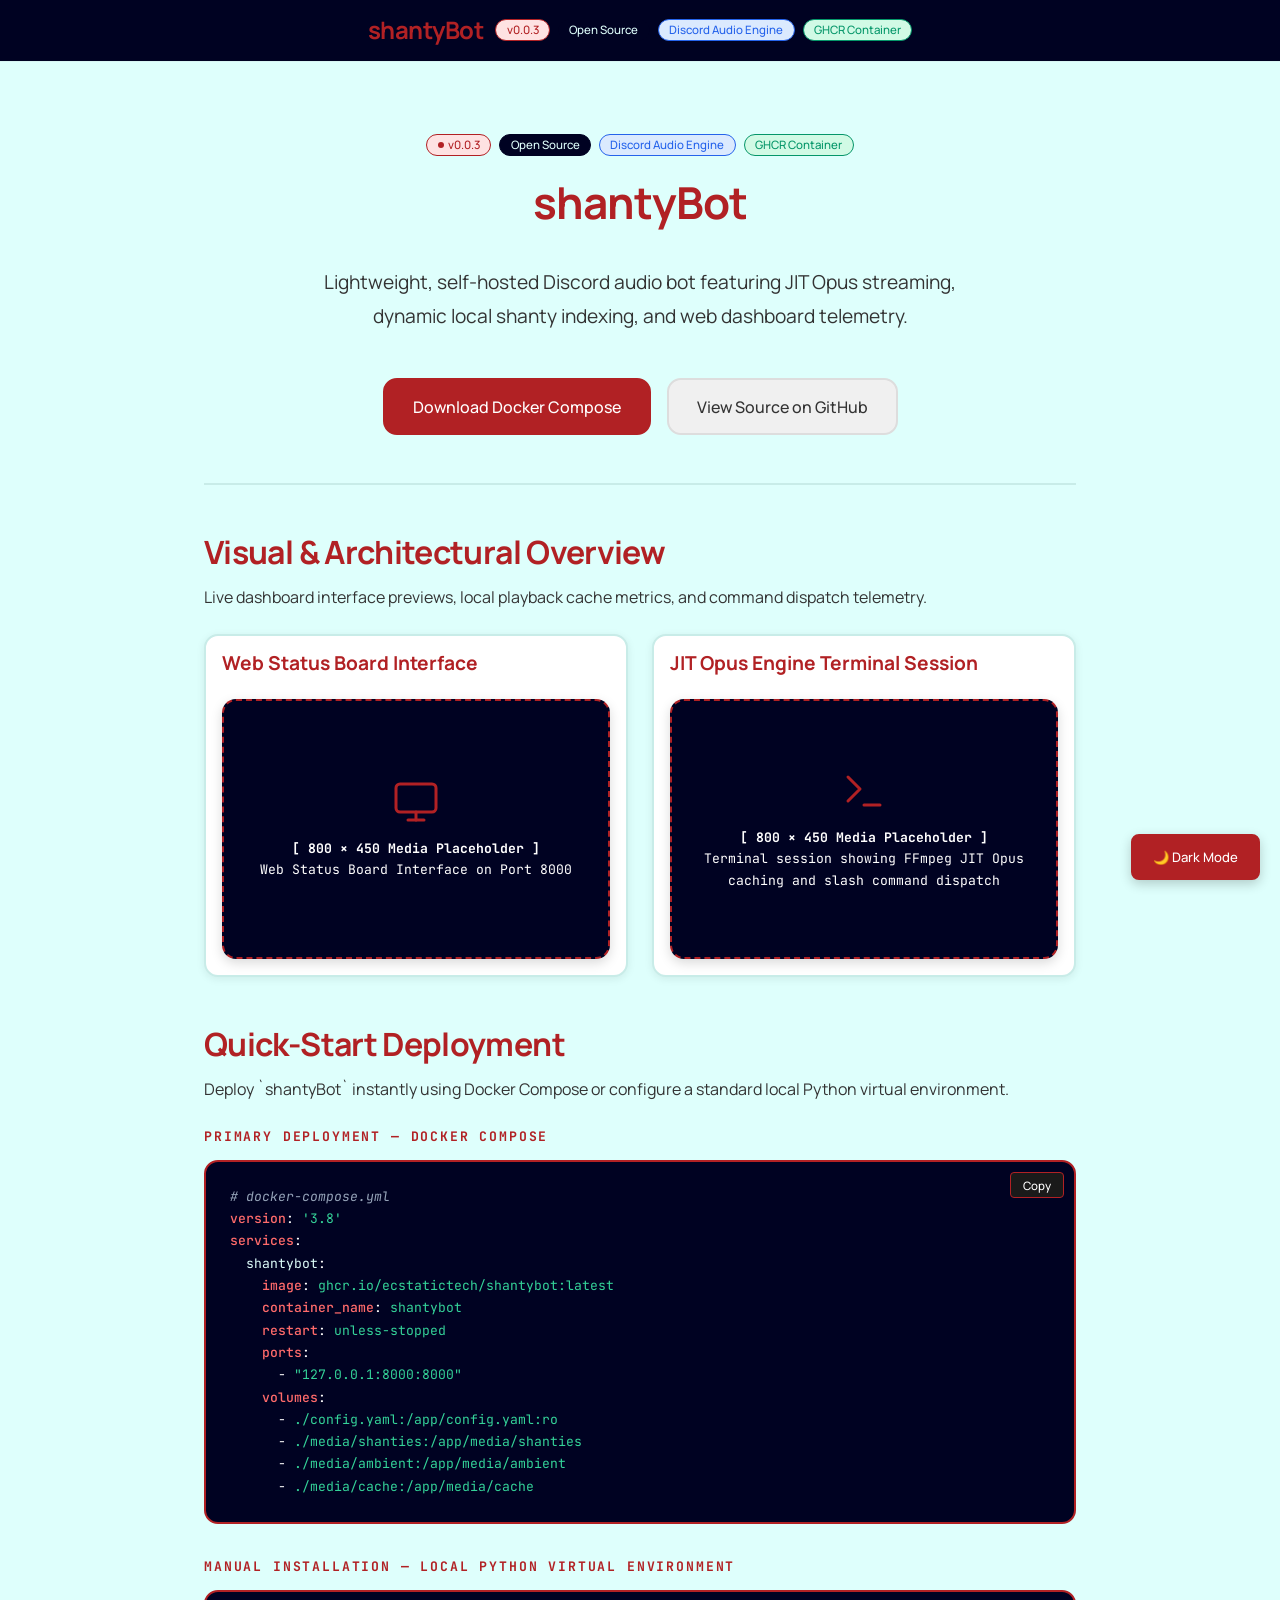
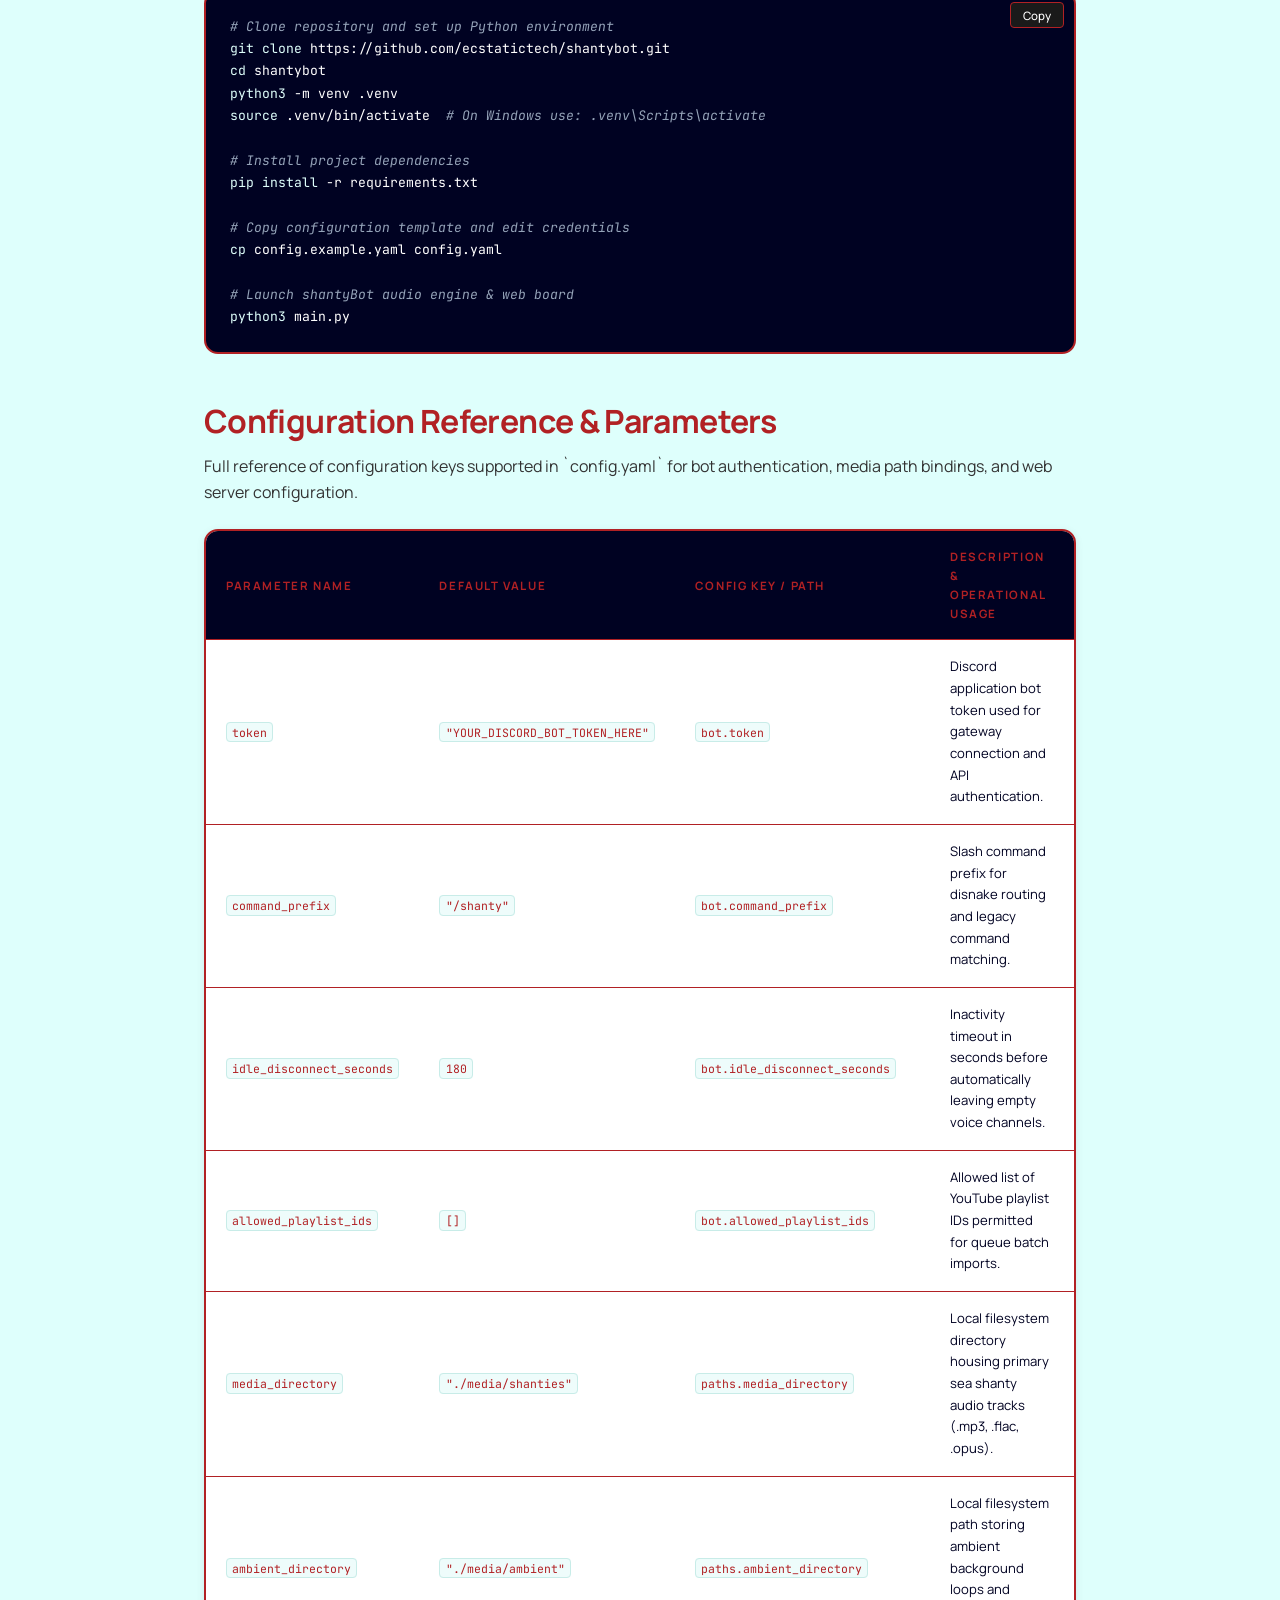
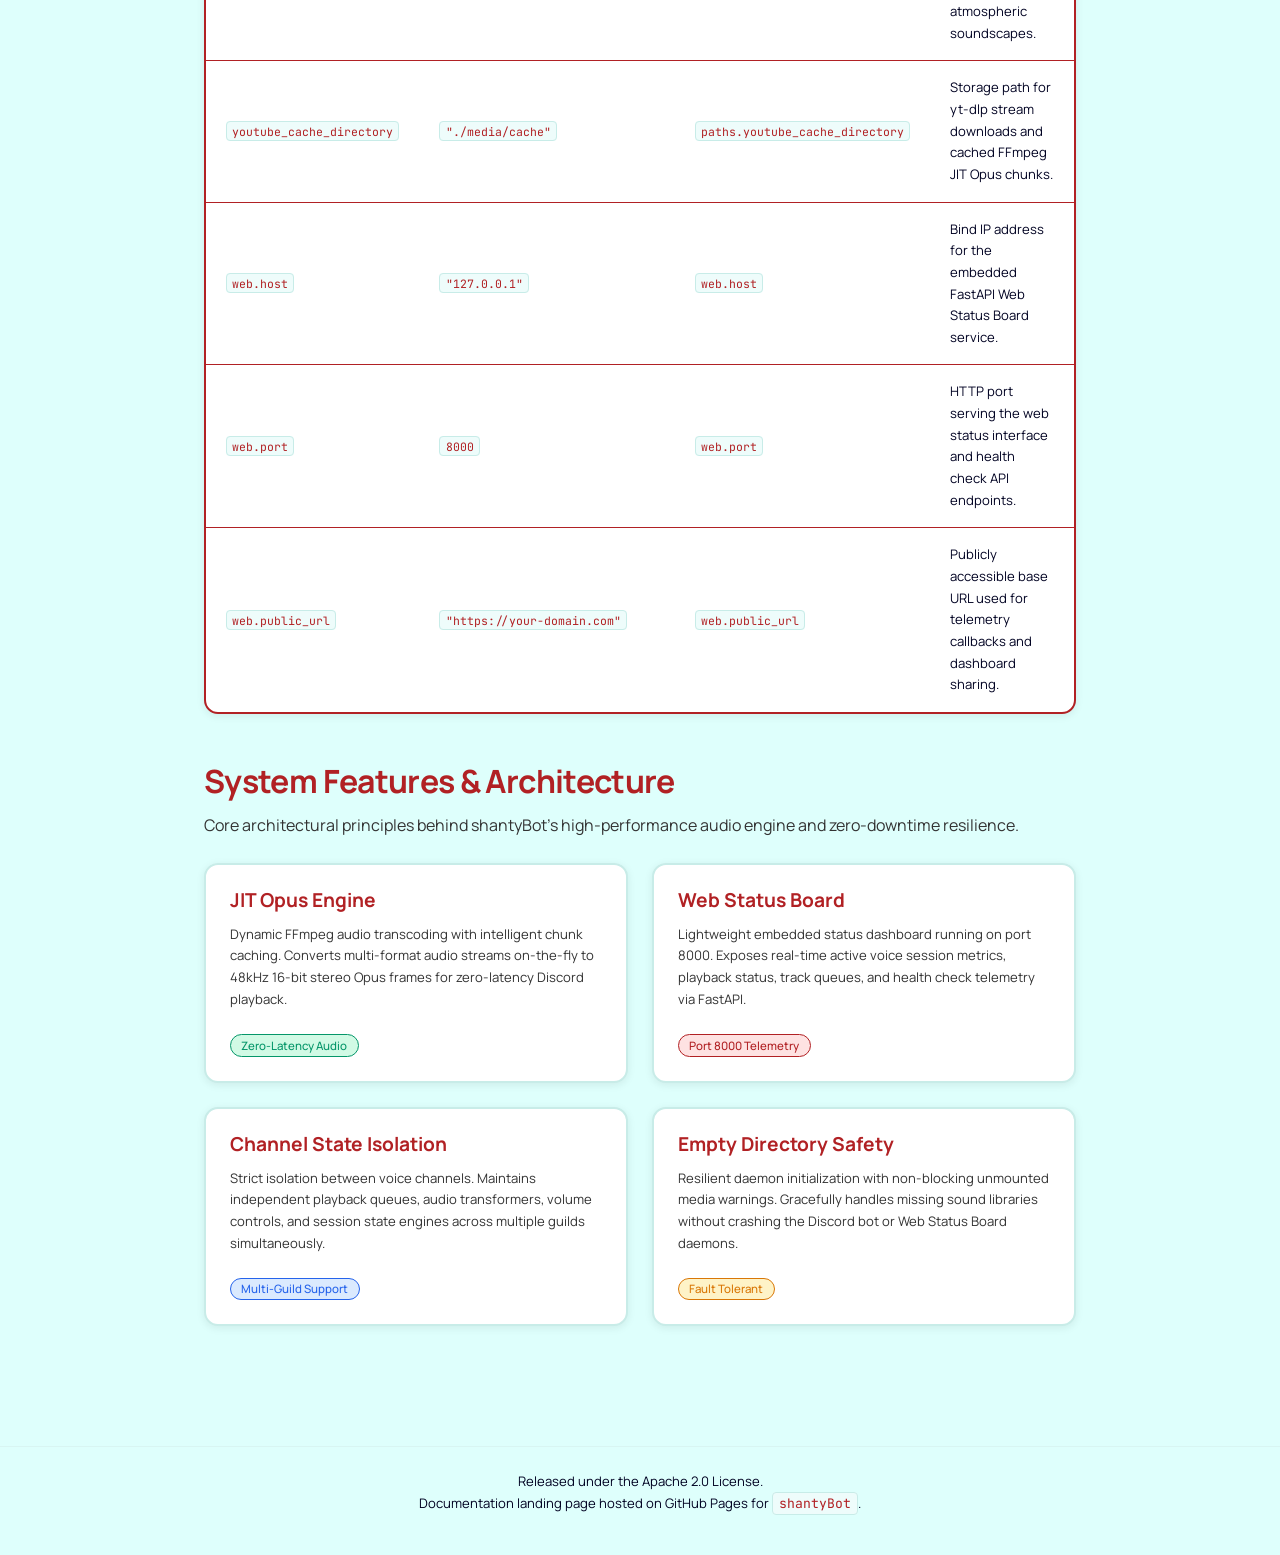
==== docs/index.html @ a5950cdf "feat(docs): add documentation landing page and stylesheet for shantyBot" ====
<!DOCTYPE html>
<html lang="en">
<head>
  <meta charset="UTF-8" />
  <meta name="viewport" content="width=device-width, initial-scale=1.0" />
  <title>shantyBot — Lightweight Discord Audio Engine &amp; Web Status Board</title>
  <meta name="description" content="Documentation landing page for shantyBot - a self-hosted Discord audio bot featuring JIT Opus streaming, dynamic shanty indexing, and web telemetry." />

  <!-- Strict relative path resolution -->
  <link rel="preconnect" href="https://fonts.googleapis.com" />
  <link rel="preconnect" href="https://fonts.gstatic.com" crossorigin />
  <link rel="stylesheet" href="./style.css" />
</head>
<body>

  <!-- Site Header -->
  <header>
    <h1>shantyBot</h1>
    <div class="header-badges">
      <span class="badge badge-primary">v0.0.3</span>
      <span class="badge badge-secondary">Open Source</span>
      <span class="badge badge-info">Discord Audio Engine</span>
      <span class="badge badge-success">GHCR Container</span>
    </div>
  </header>

  <main>
    <!-- Section 1: Header & Hero -->
    <section class="hero-section">
      <div class="hero-badges">
        <span class="badge badge-primary badge-dot">v0.0.3</span>
        <span class="badge badge-secondary">Open Source</span>
        <span class="badge badge-info">Discord Audio Engine</span>
        <span class="badge badge-success">GHCR Container</span>
      </div>
      <h1 class="hero-title">shantyBot</h1>
      <p class="hero-subtitle">
        Lightweight, self-hosted Discord audio bot featuring JIT Opus streaming, dynamic local shanty indexing, and web dashboard telemetry.
      </p>
      <div class="hero-actions">
        <a href="https://github.com/ecstatictech/shantybot/pkgs/container/shantybot" class="btn btn-primary btn-lg" target="_blank" rel="noopener noreferrer">
          Download Docker Compose
        </a>
        <a href="https://github.com/ecstatictech/shantybot" class="btn btn-secondary btn-lg" target="_blank" rel="noopener noreferrer">
          View Source on GitHub
        </a>
      </div>
    </section>

    <!-- Section 2: Visual / Architectural Proof -->
    <section>
      <h2>Visual &amp; Architectural Overview</h2>
      <p class="muted">
        Live dashboard interface previews, local playback cache metrics, and command dispatch telemetry.
      </p>

      <div class="card-grid" style="grid-template-columns: repeat(auto-fit, minmax(360px, 1fr));">
        
        <!-- Media Placeholder Box 1: Web Status Board Interface -->
        <div class="card" style="padding: var(--space-4);">
          <h3 class="card-title" style="margin-bottom: var(--space-3);">Web Status Board Interface</h3>
          <div class="media-placeholder-box" style="aspect-ratio: 16 / 9; min-height: 260px;">
            <!-- PLACEHOLDER: 800x450 Web Status Board Interface on Port 8000 -->
            <svg class="placeholder-icon" viewBox="0 0 24 24" fill="none" stroke="currentColor" stroke-width="1.5" stroke-linecap="round" stroke-linejoin="round">
              <rect x="2" y="3" width="20" height="14" rx="2" ry="2"></rect>
              <line x1="8" y1="21" x2="16" y2="21"></line>
              <line x1="12" y1="17" x2="12" y2="21"></line>
            </svg>
            <div class="placeholder-text">
              <strong>[ 800 × 450 Media Placeholder ]</strong><br />
              Web Status Board Interface on Port 8000
            </div>
          </div>
        </div>

        <!-- Media Placeholder Box 2: FFmpeg JIT Opus Terminal Session -->
        <div class="card" style="padding: var(--space-4);">
          <h3 class="card-title" style="margin-bottom: var(--space-3);">JIT Opus Engine Terminal Session</h3>
          <div class="media-placeholder-box" style="aspect-ratio: 16 / 9; min-height: 260px;">
            <!-- PLACEHOLDER: 800x450 Terminal session showing FFmpeg JIT Opus caching and slash command dispatch -->
            <svg class="placeholder-icon" viewBox="0 0 24 24" fill="none" stroke="currentColor" stroke-width="1.5" stroke-linecap="round" stroke-linejoin="round">
              <polyline points="4 17 10 11 4 5"></polyline>
              <line x1="12" y1="19" x2="20" y2="19"></line>
            </svg>
            <div class="placeholder-text">
              <strong>[ 800 × 450 Media Placeholder ]</strong><br />
              Terminal session showing FFmpeg JIT Opus caching and slash command dispatch
            </div>
          </div>
        </div>

      </div>
    </section>

    <!-- Section 3: Quick-Start Deployment -->
    <section>
      <h2>Quick-Start Deployment</h2>
      <p class="muted">
        Deploy `shantyBot` instantly using Docker Compose or configure a standard local Python virtual environment.
      </p>

      <!-- Primary Deployment: Docker Compose -->
      <div class="quick-start-block">
        <div class="block-header">
          <span class="block-title">Primary Deployment — Docker Compose</span>
        </div>
        <div class="pre-wrap">
          <button class="copy-btn" onclick="copyCode(this)">Copy</button>
          <pre><code><span class="tok-comment"># docker-compose.yml</span>
<span class="tok-keyword">version</span>: <span class="tok-string">'3.8'</span>
<span class="tok-keyword">services</span>:
  <span class="tok-function">shantybot</span>:
    <span class="tok-keyword">image</span>: <span class="tok-string">ghcr.io/ecstatictech/shantybot:latest</span>
    <span class="tok-keyword">container_name</span>: <span class="tok-string">shantybot</span>
    <span class="tok-keyword">restart</span>: <span class="tok-string">unless-stopped</span>
    <span class="tok-keyword">ports</span>:
      - <span class="tok-string">"127.0.0.1:8000:8000"</span>
    <span class="tok-keyword">volumes</span>:
      - <span class="tok-string">./config.yaml:/app/config.yaml:ro</span>
      - <span class="tok-string">./media/shanties:/app/media/shanties</span>
      - <span class="tok-string">./media/ambient:/app/media/ambient</span>
      - <span class="tok-string">./media/cache:/app/media/cache</span></code></pre>
        </div>
      </div>

      <!-- Manual Fallback Installation -->
      <div class="quick-start-block" style="margin-top: var(--space-8);">
        <div class="block-header">
          <span class="block-title">Manual Installation — Local Python Virtual Environment</span>
        </div>
        <div class="pre-wrap">
          <button class="copy-btn" onclick="copyCode(this)">Copy</button>
          <pre><code><span class="tok-comment"># Clone repository and set up Python environment</span>
<span class="tok-function">git clone</span> https://github.com/ecstatictech/shantybot.git
<span class="tok-function">cd</span> shantybot
<span class="tok-function">python3</span> -m venv .venv
<span class="tok-function">source</span> .venv/bin/activate  <span class="tok-comment"># On Windows use: .venv\Scripts\activate</span>

<span class="tok-comment"># Install project dependencies</span>
<span class="tok-function">pip install</span> -r requirements.txt

<span class="tok-comment"># Copy configuration template and edit credentials</span>
<span class="tok-function">cp</span> config.example.yaml config.yaml

<span class="tok-comment"># Launch shantyBot audio engine &amp; web board</span>
<span class="tok-function">python3</span> main.py</code></pre>
        </div>
      </div>
    </section>

    <!-- Section 4: Configuration Reference & Parameters -->
    <section class="config-section">
      <h2>Configuration Reference &amp; Parameters</h2>
      <p class="muted">
        Full reference of configuration keys supported in `config.yaml` for bot authentication, media path bindings, and web server configuration.
      </p>

      <div class="table-container">
        <table class="config-table">
          <thead>
            <tr>
              <th>Parameter Name</th>
              <th>Default Value</th>
              <th>Config Key / Path</th>
              <th>Description &amp; Operational Usage</th>
            </tr>
          </thead>
          <tbody>
            <tr>
              <td><code>token</code></td>
              <td><code>"YOUR_DISCORD_BOT_TOKEN_HERE"</code></td>
              <td><code>bot.token</code></td>
              <td>Discord application bot token used for gateway connection and API authentication.</td>
            </tr>
            <tr>
              <td><code>command_prefix</code></td>
              <td><code>"/shanty"</code></td>
              <td><code>bot.command_prefix</code></td>
              <td>Slash command prefix for disnake routing and legacy command matching.</td>
            </tr>
            <tr>
              <td><code>idle_disconnect_seconds</code></td>
              <td><code>180</code></td>
              <td><code>bot.idle_disconnect_seconds</code></td>
              <td>Inactivity timeout in seconds before automatically leaving empty voice channels.</td>
            </tr>
            <tr>
              <td><code>allowed_playlist_ids</code></td>
              <td><code>[]</code></td>
              <td><code>bot.allowed_playlist_ids</code></td>
              <td>Allowed list of YouTube playlist IDs permitted for queue batch imports.</td>
            </tr>
            <tr>
              <td><code>media_directory</code></td>
              <td><code>"./media/shanties"</code></td>
              <td><code>paths.media_directory</code></td>
              <td>Local filesystem directory housing primary sea shanty audio tracks (.mp3, .flac, .opus).</td>
            </tr>
            <tr>
              <td><code>ambient_directory</code></td>
              <td><code>"./media/ambient"</code></td>
              <td><code>paths.ambient_directory</code></td>
              <td>Local filesystem path storing ambient background loops and atmospheric soundscapes.</td>
            </tr>
            <tr>
              <td><code>youtube_cache_directory</code></td>
              <td><code>"./media/cache"</code></td>
              <td><code>paths.youtube_cache_directory</code></td>
              <td>Storage path for yt-dlp stream downloads and cached FFmpeg JIT Opus chunks.</td>
            </tr>
            <tr>
              <td><code>web.host</code></td>
              <td><code>"127.0.0.1"</code></td>
              <td><code>web.host</code></td>
              <td>Bind IP address for the embedded FastAPI Web Status Board service.</td>
            </tr>
            <tr>
              <td><code>web.port</code></td>
              <td><code>8000</code></td>
              <td><code>web.port</code></td>
              <td>HTTP port serving the web status interface and health check API endpoints.</td>
            </tr>
            <tr>
              <td><code>web.public_url</code></td>
              <td><code>"https://your-domain.com"</code></td>
              <td><code>web.public_url</code></td>
              <td>Publicly accessible base URL used for telemetry callbacks and dashboard sharing.</td>
            </tr>
          </tbody>
        </table>
      </div>
    </section>

    <!-- Section 5: System Features & Architecture -->
    <section>
      <h2>System Features &amp; Architecture</h2>
      <p class="muted">
        Core architectural principles behind shantyBot's high-performance audio engine and zero-downtime resilience.
      </p>

      <div class="card-grid">
        <div class="card">
          <h3 class="card-title">JIT Opus Engine</h3>
          <p class="card-body">
            Dynamic FFmpeg audio transcoding with intelligent chunk caching. Converts multi-format audio streams on-the-fly to 48kHz 16-bit stereo Opus frames for zero-latency Discord playback.
          </p>
          <div class="card-footer-row">
            <span class="badge badge-success">Zero-Latency Audio</span>
          </div>
        </div>

        <div class="card">
          <h3 class="card-title">Web Status Board</h3>
          <p class="card-body">
            Lightweight embedded status dashboard running on port 8000. Exposes real-time active voice session metrics, playback status, track queues, and health check telemetry via FastAPI.
          </p>
          <div class="card-footer-row">
            <span class="badge badge-primary">Port 8000 Telemetry</span>
          </div>
        </div>

        <div class="card">
          <h3 class="card-title">Channel State Isolation</h3>
          <p class="card-body">
            Strict isolation between voice channels. Maintains independent playback queues, audio transformers, volume controls, and session state engines across multiple guilds simultaneously.
          </p>
          <div class="card-footer-row">
            <span class="badge badge-info">Multi-Guild Support</span>
          </div>
        </div>

        <div class="card">
          <h3 class="card-title">Empty Directory Safety</h3>
          <p class="card-body">
            Resilient daemon initialization with non-blocking unmounted media warnings. Gracefully handles missing sound libraries without crashing the Discord bot or Web Status Board daemons.
          </p>
          <div class="card-footer-row">
            <span class="badge badge-warning">Fault Tolerant</span>
          </div>
        </div>
      </div>
    </section>

  </main>

  <!-- Section 6: Site Footer -->
  <footer>
    <p>
      Released under the Apache 2.0 License.<br />
      Documentation landing page hosted on GitHub Pages for <code>shantyBot</code>.
    </p>
  </footer>

  <!-- Dark Mode Toggle Button -->
  <button id="darkModeToggle" aria-label="Toggle dark mode">🌙 Dark Mode</button>

  <!-- Interactive Scripts -->
  <script>
    // Theme Toggle Handler
    const toggleBtn = document.getElementById('darkModeToggle');
    const storedTheme = localStorage.getItem('theme');
    if (storedTheme === 'dark' || (!storedTheme && window.matchMedia('(prefers-color-scheme: dark)').matches)) {
      document.body.classList.add('dark-mode');
      toggleBtn.textContent = '☀️ Light Mode';
    }
    toggleBtn.addEventListener('click', () => {
      document.body.classList.toggle('dark-mode');
      const isDark = document.body.classList.contains('dark-mode');
      toggleBtn.textContent = isDark ? '☀️ Light Mode' : '🌙 Dark Mode';
      localStorage.setItem('theme', isDark ? 'dark' : 'light');
    });

    // Copy to Clipboard Utility for Code Snippets
    function copyCode(btn) {
      const pre = btn.nextElementSibling;
      const codeText = pre.innerText;
      navigator.clipboard.writeText(codeText).then(() => {
        btn.textContent = 'Copied!';
        btn.classList.add('copied');
        setTimeout(() => {
          btn.textContent = 'Copy';
          btn.classList.remove('copied');
        }, 2000);
      });
    }
  </script>
</body>
</html>
---- docs/style.css ----
/* ================================================
   SHANTYBOT — DOCUMENTATION DESIGN SYSTEM
   GitHub Pages Landing Page Stylesheet
   Version 0.0.3
   ================================================ */

@import url('https://fonts.googleapis.com/css2?family=Manrope:wght@400;500;700&family=JetBrains+Mono:wght@400;500&display=swap');

/* ================================
   1. CSS Variables & Theme Tokens
   ================================ */

/* --- Default Light Mode (RonLab Signature Light Blue & Red Palette) --- */
:root {
  /* Brand Colors */
  --primary: #b12124;         /* RonLab Red */
  --primary-dim: #8b1a1c;
  --color-primary: var(--primary);
  --accent: #ff4444;
  --secondary: #000222;       /* RonLab Navy */
  --color-accent: var(--accent);

  /* Backgrounds & Surfaces */
  --bg-dark: #defffc;         /* Signature RonLab light blue page background */
  --bg: #ffffff;              /* Clean white cards and surfaces */
  --bg-light: #eefcfb;        /* Light hover states & inputs */
  --bg-raised: #ffffff;       /* Elevated elements */
  --bg-surface: var(--bg);
  --surface: var(--bg);
  --card-bg: var(--bg);

  /* Text Colors */
  --text: #000222;            /* Deep navy / black primary text */
  --text-primary: var(--text);
  --text-muted: #333333;      /* Dark grey secondary text */
  --text-secondary: var(--text-muted);
  --text-faint: #666666;      /* Faint captions & hints */
  --card-title-color: #b12124;/* Red for card titles */

  /* Borders & Highlights */
  --border: #c8ece8;          /* Soft teal-grey borders */
  --border-color: var(--border);
  --border-muted: #d8f5f2;
  --border-highlight: #b12124;/* Highlight red */
  --highlight: var(--border-highlight);

  /* Status & Semantic Colors */
  --danger: #b12124;
  --warning: #d97706;
  --success: #059669;
  --info: #2563eb;

  /* Tinted Status Backgrounds */
  --danger-bg: #fee2e2;
  --warning-bg: #fef3c7;
  --success-bg: #d1fae5;
  --info-bg: #dbeafe;

  /* Typography Stacks */
  --font-sans: 'Manrope', system-ui, -apple-system, BlinkMacSystemFont, 'Segoe UI', Roboto, sans-serif;
  --font-heading: 'Manrope', system-ui, sans-serif;
  --font-body: var(--font-sans);
  --font-mono: 'JetBrains Mono', 'Fira Code', Consolas, Monaco, monospace;

  /* Type Scale */
  --text-xs: 0.72rem;   /* ~11.5px */
  --text-sm: 0.82rem;   /* ~13px */
  --text-base: 1rem;    /* 16px */
  --text-md: 1.05rem;   /* ~17px */
  --text-lg: 1.2rem;    /* ~19px */
  --text-xl: 1.5rem;    /* 24px */
  --text-2xl: 2rem;     /* 32px */
  --text-3xl: 2.75rem;  /* 44px */

  --weight-regular: 400;
  --weight-medium: 500;
  --weight-bold: 700;

  --leading-tight: 1.2;
  --leading-base: 1.65;
  --leading-loose: 1.8;

  --tracking-tight: -0.02em;
  --tracking-base: 0;
  --tracking-wide: 0.08em;
  --tracking-wider: 0.14em;

  /* Spacing Scale (4px base) */
  --space-1: 0.25rem;  /* 4px */
  --space-2: 0.5rem;   /* 8px */
  --space-3: 0.75rem;  /* 12px */
  --space-4: 1rem;     /* 16px */
  --space-5: 1.25rem;  /* 20px */
  --space-6: 1.5rem;   /* 24px */
  --space-8: 2rem;     /* 32px */
  --space-10: 2.5rem;  /* 40px */
  --space-12: 3rem;    /* 48px */
  --space-16: 4rem;    /* 64px */
  --space-20: 5rem;    /* 80px */

  /* Border Radius */
  --radius-sm: 4px;
  --radius-md: 8px;
  --radius-lg: 14px;
  --radius-xl: 20px;
  --radius-full: 9999px;

  /* Motion & Transitions */
  --duration-fast: 120ms;
  --duration-base: 200ms;
  --duration-slow: 350ms;

  --ease-out: cubic-bezier(0.0, 0.0, 0.2, 1);
  --ease-in-out: cubic-bezier(0.4, 0.0, 0.2, 1);
  --ease-spring: cubic-bezier(0.34, 1.56, 0.64, 1);

  /* Layout Boundaries */
  --page-width: 920px;
  --page-padding: var(--space-6);
}

/* --- Dark Mode Overrides (Controlled via .dark-mode on body) --- */
body.dark-mode {
  --bg-dark: #000000;
  --bg: #1a1a1a;
  --bg-light: #262626;
  --bg-raised: #1f1f1f;
  --bg-surface: var(--bg);
  --surface: var(--bg);
  --card-bg: var(--bg);

  --text: #ffffff;
  --text-primary: #ffffff;
  --text-muted: #defffc;
  --text-faint: #aaaaaa;
  --card-title-color: #defffc;

  --border: #444444;
  --border-muted: #2a2a2a;
  --border-highlight: #defffc;
  --highlight: #defffc;

  --danger-bg: #450a0a;
  --warning-bg: #451a03;
  --success-bg: #064e3b;
  --info-bg: #172554;
}

/* Base Reset & Core Styles */
*, *::before, *::after {
  box-sizing: border-box;
  margin: 0;
  padding: 0;
}

html {
  scroll-behavior: smooth;
}

body {
  background-color: var(--bg-dark);
  color: var(--text-primary);
  font-family: var(--font-sans);
  line-height: var(--leading-base);
  font-size: var(--text-base);
  -webkit-font-smoothing: antialiased;
  transition: background-color var(--duration-base) var(--ease-out), color var(--duration-base) var(--ease-out);
}

/* ================================
   2. Typography Standards
   ================================ */
h1, h2, h3, h4 {
  font-family: var(--font-heading);
  font-weight: var(--weight-bold);
  line-height: var(--leading-tight);
  color: var(--primary);
}

h1 { font-size: var(--text-3xl); letter-spacing: var(--tracking-tight); margin-bottom: var(--space-4); }
h2 { font-size: var(--text-2xl); letter-spacing: var(--tracking-tight); margin-bottom: var(--space-3); }
h3 { font-size: var(--text-xl); margin-bottom: var(--space-2); }
h4 { font-size: var(--text-lg); margin-bottom: var(--space-2); }

body.dark-mode h1,
body.dark-mode h2,
body.dark-mode h3,
body.dark-mode h4 {
  color: var(--text-muted);
}

p {
  line-height: var(--leading-base);
  margin-bottom: var(--space-4);
  color: var(--text-primary);
}

p.muted, .text-muted {
  color: var(--text-muted);
}

a {
  color: var(--primary);
  text-decoration: none;
  transition: color var(--duration-base) var(--ease-out);
}

a:hover {
  color: var(--secondary);
  text-decoration: underline;
}

body.dark-mode a {
  color: var(--text-muted);
}

/* ================================
   3. Header & Footer Layouts
   ================================ */
header {
  background-color: #000222;
  border-bottom: 1px solid var(--border-muted);
  color: #b12124;
  padding: var(--space-4) var(--space-6);
  display: flex;
  align-items: center;
  justify-content: center;
  gap: var(--space-3);
  transition: all var(--duration-base) var(--ease-out);
}

header h1 {
  margin: 0;
  font-size: var(--text-xl);
  color: #b12124;
}

body.dark-mode header {
  background-color: #1a1a1a;
}

body.dark-mode header h1 {
  color: #defffc;
}

.header-badges {
  display: flex;
  align-items: center;
  gap: var(--space-2);
  flex-wrap: wrap;
}

footer {
  text-align: center;
  padding: var(--space-6) 0;
  font-size: var(--text-sm);
  color: var(--text-muted);
  border-top: 1px solid var(--border-muted);
  margin-top: var(--space-12);
}

footer a {
  color: var(--primary);
  margin: 0 var(--space-2);
}

body.dark-mode footer a {
  color: var(--text-muted);
}

footer a:hover {
  text-decoration: underline;
}

main {
  max-width: var(--page-width);
  margin: 0 auto;
  padding: var(--page-padding);
}

section {
  margin-bottom: var(--space-12);
  animation: fade-up var(--duration-slow) var(--ease-out);
}

/* ================================
   4. Hero Section
   ================================ */
.hero-section {
  padding: var(--space-12) 0;
  text-align: center;
  display: flex;
  flex-direction: column;
  align-items: center;
  gap: var(--space-5);
  border-bottom: 2px solid var(--border);
  margin-bottom: var(--space-12);
}

.hero-badges {
  display: flex;
  flex-wrap: wrap;
  gap: var(--space-2);
  justify-content: center;
}

.hero-title {
  font-size: var(--text-3xl);
  font-weight: var(--weight-bold);
  line-height: var(--leading-tight);
  letter-spacing: var(--tracking-tight);
  color: #b12124;
  max-width: 780px;
}

body.dark-mode .hero-title {
  color: #defffc;
}

.hero-subtitle {
  font-size: var(--text-lg);
  color: #333333;
  max-width: 680px;
  line-height: var(--leading-loose);
}

body.dark-mode .hero-subtitle {
  color: #ffffff;
}

.hero-actions {
  display: flex;
  flex-wrap: wrap;
  gap: var(--space-4);
  justify-content: center;
  margin-top: var(--space-2);
}

/* ================================
   5. Buttons (.btn, .btn-primary, etc.)
   ================================ */
button, .btn {
  display: inline-flex;
  align-items: center;
  justify-content: center;
  gap: var(--space-2);
  padding: 0.6rem 1.25rem;
  border-radius: var(--radius-md);
  font-family: var(--font-sans);
  font-size: var(--text-sm);
  font-weight: var(--weight-medium);
  cursor: pointer;
  border: 2px solid var(--border);
  background: var(--bg-light);
  color: var(--text);
  text-decoration: none;
  transition:
    background var(--duration-base) var(--ease-out),
    border-color var(--duration-base) var(--ease-out),
    transform var(--duration-base) var(--ease-spring),
    box-shadow var(--duration-base) var(--ease-out),
    opacity var(--duration-base) var(--ease-out);
  user-select: none;
  outline: none;
}

.btn:hover {
  border-color: var(--primary);
  transform: translateY(-1px);
  text-decoration: none;
}

.btn:active {
  transform: translateY(0) scale(0.98);
}

/* Primary Button */
.btn-primary {
  background: #b12124;
  border-color: #b12124;
  color: #ffffff;
}

.btn-primary:hover {
  background: #8b1a1c;
  border-color: #8b1a1c;
  color: #ffffff;
  box-shadow: 0 4px 12px rgba(177, 33, 36, 0.3);
}

/* Secondary Button */
.btn-secondary {
  background: #f0f0f0;
  border-color: #ddd;
  color: #333333;
}

.btn-secondary:hover {
  background: #e0e0e0;
  border-color: #b12124;
  color: #b12124;
}

body.dark-mode .btn-secondary {
  background: #333333;
  color: #ffffff;
  border-color: #555555;
}

body.dark-mode .btn-secondary:hover {
  background: #444444;
  border-color: #defffc;
  color: #defffc;
}

.btn-lg {
  padding: 0.85rem 1.75rem;
  font-size: var(--text-base);
  border-radius: var(--radius-lg);
}

/* Dark mode toggle button */
#darkModeToggle {
  position: fixed;
  bottom: 20px;
  right: 20px;
  background-color: #b12124;
  color: #ffffff;
  padding: 0.75rem 1.25rem;
  border: 2px solid #b12124;
  border-radius: var(--radius-md);
  cursor: pointer;
  transition: all var(--duration-base) var(--ease-out);
  z-index: 1000;
  font-family: var(--font-sans);
  font-weight: var(--weight-medium);
  box-shadow: 0 4px 12px rgba(0, 0, 0, 0.2);
}

#darkModeToggle:hover {
  background-color: #8b1a1c;
  border-color: #8b1a1c;
  transform: translateY(-2px);
}

body.dark-mode #darkModeToggle {
  background-color: #b12124;
  border-color: #b12124;
}

body.dark-mode #darkModeToggle:hover {
  background-color: #d44449;
  border-color: #d44449;
}

/* ================================
   6. Badges (.badge)
   ================================ */
.badge {
  display: inline-flex;
  align-items: center;
  gap: var(--space-1);
  padding: 0.2rem 0.65rem;
  border-radius: var(--radius-full);
  font-size: var(--text-xs);
  font-weight: var(--weight-medium);
  font-family: var(--font-sans);
  border: 1px solid transparent;
  line-height: 1.2;
}

.badge-default {
  background: #f0f0f0;
  color: #333333;
  border-color: #dddddd;
}

body.dark-mode .badge-default {
  background: #2a2a2a;
  color: #defffc;
  border-color: #444444;
}

.badge-primary {
  background: #fee2e2;
  color: #b12124;
  border-color: #b12124;
}

body.dark-mode .badge-primary {
  background: #3b0707;
  color: #ff6b6b;
  border-color: #ff4444;
}

.badge-secondary {
  background: #000222;
  color: #defffc;
  border-color: #000222;
}

.badge-success {
  background: var(--success-bg);
  color: var(--success);
  border-color: var(--success);
}

.badge-warning {
  background: var(--warning-bg);
  color: var(--warning);
  border-color: var(--warning);
}

.badge-danger {
  background: var(--danger-bg);
  color: var(--danger);
  border-color: var(--danger);
}

.badge-info {
  background: var(--info-bg);
  color: var(--info);
  border-color: var(--info);
}

.badge-dot::before {
  content: '';
  display: inline-block;
  width: 6px;
  height: 6px;
  border-radius: 50%;
  background: currentColor;
}

/* ================================
   7. Media Placeholder Boxes
   ================================ */
.media-placeholder-box {
  width: 100%;
  aspect-ratio: 16 / 9;
  min-height: 240px;
  background-color: #000222;
  border: 2px dashed #b12124;
  border-radius: var(--radius-lg);
  display: flex;
  flex-direction: column;
  align-items: center;
  justify-content: center;
  gap: var(--space-3);
  padding: var(--space-6);
  color: #defffc;
  text-align: center;
  position: relative;
  overflow: hidden;
  box-shadow: 0 4px 12px rgba(0, 0, 0, 0.15);
  transition: border-color var(--duration-base) var(--ease-out);
}

body.dark-mode .media-placeholder-box {
  background-color: #1a1a1a;
  border-color: #defffc;
}

.media-placeholder-box:hover {
  border-color: #ff4444;
}

.media-placeholder-box .placeholder-icon {
  width: 48px;
  height: 48px;
  color: #b12124;
}

body.dark-mode .media-placeholder-box .placeholder-icon {
  color: #defffc;
}

.media-placeholder-box .placeholder-text {
  font-family: var(--font-mono);
  font-size: var(--text-sm);
  color: #ffffff;
}

/* ================================
   8. Cards & Card Grids (.card)
   ================================ */
.card-grid {
  display: grid;
  grid-template-columns: repeat(auto-fill, minmax(340px, 1fr));
  gap: var(--space-6);
  margin: var(--space-6) 0;
}

.card {
  background-color: var(--card-bg);
  border: 2px solid var(--border);
  border-radius: var(--radius-lg);
  padding: var(--space-6);
  display: flex;
  flex-direction: column;
  gap: var(--space-3);
  position: relative;
  overflow: hidden;
  box-shadow: 0 2px 8px rgba(0, 0, 0, 0.08);
  transition:
    border-color var(--duration-base) var(--ease-out),
    background var(--duration-base) var(--ease-out),
    transform var(--duration-base) var(--ease-out),
    box-shadow var(--duration-base) var(--ease-out);
}

.card::before {
  content: '';
  position: absolute;
  top: 0; left: 0; right: 0;
  height: 3px;
  background: linear-gradient(90deg, #b12124 0%, #ff4444 50%, #b12124 100%);
  opacity: 0;
  transition: opacity var(--duration-base) var(--ease-out);
}

.card:hover {
  border-color: #b12124;
  transform: translateY(-2px);
  box-shadow: 0 8px 18px rgba(177, 33, 36, 0.15);
}

.card:hover::before {
  opacity: 1;
}

.card-title, .card h3 {
  font-size: var(--text-lg);
  font-weight: var(--weight-bold);
  color: var(--card-title-color);
  margin: 0;
  transition: color var(--duration-base) var(--ease-out);
}

.card:hover .card-title, .card:hover h3 {
  color: #b12124;
}

body.dark-mode .card:hover .card-title,
body.dark-mode .card:hover h3 {
  color: #defffc;
}

.card-body, .card p {
  font-size: var(--text-sm);
  color: var(--text-muted);
  line-height: var(--leading-base);
  margin: 0;
}

.card-footer-row {
  display: flex;
  justify-content: space-between;
  align-items: center;
  margin-top: auto;
  padding-top: var(--space-3);
}

body.dark-mode .card {
  background-color: #1a1a1a;
  border-color: #444444;
  box-shadow: 0 2px 8px rgba(0, 0, 0, 0.4);
}

body.dark-mode .card:hover {
  border-color: #defffc;
  box-shadow: 0 8px 16px rgba(222, 255, 252, 0.15);
}

/* ================================
   9. Code Blocks & Snippets
   ================================ */
pre, code {
  font-family: var(--font-mono);
  font-size: var(--text-sm);
}

code {
  background: #eefcfb;
  color: #b12124;
  padding: 0.15em 0.45em;
  border-radius: var(--radius-sm);
  border: 1px solid #c8ece8;
}

body.dark-mode code {
  background: #2a2a2a;
  color: #defffc;
  border-color: #444444;
}

pre, .quick-start-block pre {
  background: #000222;
  border: 2px solid #b12124;
  border-radius: var(--radius-lg);
  padding: var(--space-6);
  overflow-x: auto;
  line-height: 1.7;
  position: relative;
  color: #ffffff;
}

body.dark-mode pre,
body.dark-mode .quick-start-block pre {
  background: #111111;
  border-color: #defffc;
}

pre code, .quick-start-block code {
  background: none;
  border: none;
  padding: 0;
  color: #ffffff;
  font-size: inherit;
}

/* Syntax Highlighting Tokens */
.tok-comment  { color: #94a3b8; font-style: italic; }
.tok-keyword  { color: #ff6b6b; font-weight: var(--weight-medium); }
.tok-string   { color: #34d399; }
.tok-number   { color: #fbbf24; }
.tok-function { color: #defffc; }
.tok-var      { color: #f8fafc; }
.tok-punct    { color: #cbd5e1; }
.tok-type     { color: #60a5fa; }

.quick-start-block {
  margin: var(--space-6) 0;
  display: flex;
  flex-direction: column;
  gap: var(--space-3);
}

.quick-start-block .block-header {
  display: flex;
  justify-content: space-between;
  align-items: center;
}

.quick-start-block .block-title {
  font-size: var(--text-sm);
  font-weight: var(--weight-bold);
  font-family: var(--font-mono);
  color: #b12124;
  text-transform: uppercase;
  letter-spacing: var(--tracking-wider);
}

body.dark-mode .quick-start-block .block-title {
  color: #defffc;
}

.pre-wrap {
  position: relative;
}

.copy-btn {
  position: absolute;
  top: var(--space-3);
  right: var(--space-3);
  padding: 0.3rem 0.75rem;
  font-size: var(--text-xs);
  font-family: var(--font-sans);
  background: #1a1a1a;
  border: 1px solid #b12124;
  border-radius: var(--radius-sm);
  color: #ffffff;
  cursor: pointer;
  transition: background var(--duration-base) var(--ease-out),
              color var(--duration-base) var(--ease-out);
  z-index: 5;
}

.copy-btn:hover {
  background: #b12124;
  color: #ffffff;
}

.copy-btn.copied {
  color: #34d399;
  border-color: #34d399;
}

/* ================================
   10. Configuration Tables
   ================================ */
.table-container {
  width: 100%;
  overflow-x: auto;
  margin: var(--space-6) 0;
  border-radius: var(--radius-lg);
  border: 2px solid #b12124;
  background-color: #ffffff;
  box-shadow: 0 2px 8px rgba(0, 0, 0, 0.08);
}

body.dark-mode .table-container {
  background-color: #1a1a1a;
  border-color: #defffc;
}

table, .config-table {
  width: 100%;
  border-collapse: collapse;
  text-align: left;
  font-size: var(--text-sm);
}

th, td {
  padding: var(--space-4) var(--space-5);
  border-bottom: 1px solid #b12124;
}

body.dark-mode th, body.dark-mode td {
  border-bottom: 1px solid #defffc;
}

th {
  background-color: #000222;
  color: #b12124;
  font-family: var(--font-heading);
  font-weight: var(--weight-bold);
  text-transform: uppercase;
  font-size: var(--text-xs);
  letter-spacing: var(--tracking-wider);
}

body.dark-mode th {
  background-color: #111111;
  color: #defffc;
}

tr:last-child td {
  border-bottom: none;
}

tbody tr:hover {
  background-color: #eefcfb;
}

body.dark-mode tbody tr:hover {
  background-color: #262626;
}

.config-table code {
  font-size: var(--text-xs);
}

/* Animations */
@keyframes fade-up {
  from { opacity: 0; transform: translateY(12px); }
  to   { opacity: 1; transform: translateY(0); }
}

::selection {
  color: #ffffff;
  background-color: #b12124;
}

/* ================================
   11. Responsive Breakpoints
   ================================ */
@media (max-width: 768px) {
  :root {
    --page-padding: var(--space-4);
  }

  .hero-title {
    font-size: var(--text-2xl);
  }

  .hero-subtitle {
    font-size: var(--text-md);
  }

  .card-grid {
    grid-template-columns: 1fr;
  }

  .media-placeholder-box {
    aspect-ratio: 4 / 3;
    min-height: 200px;
  }
}
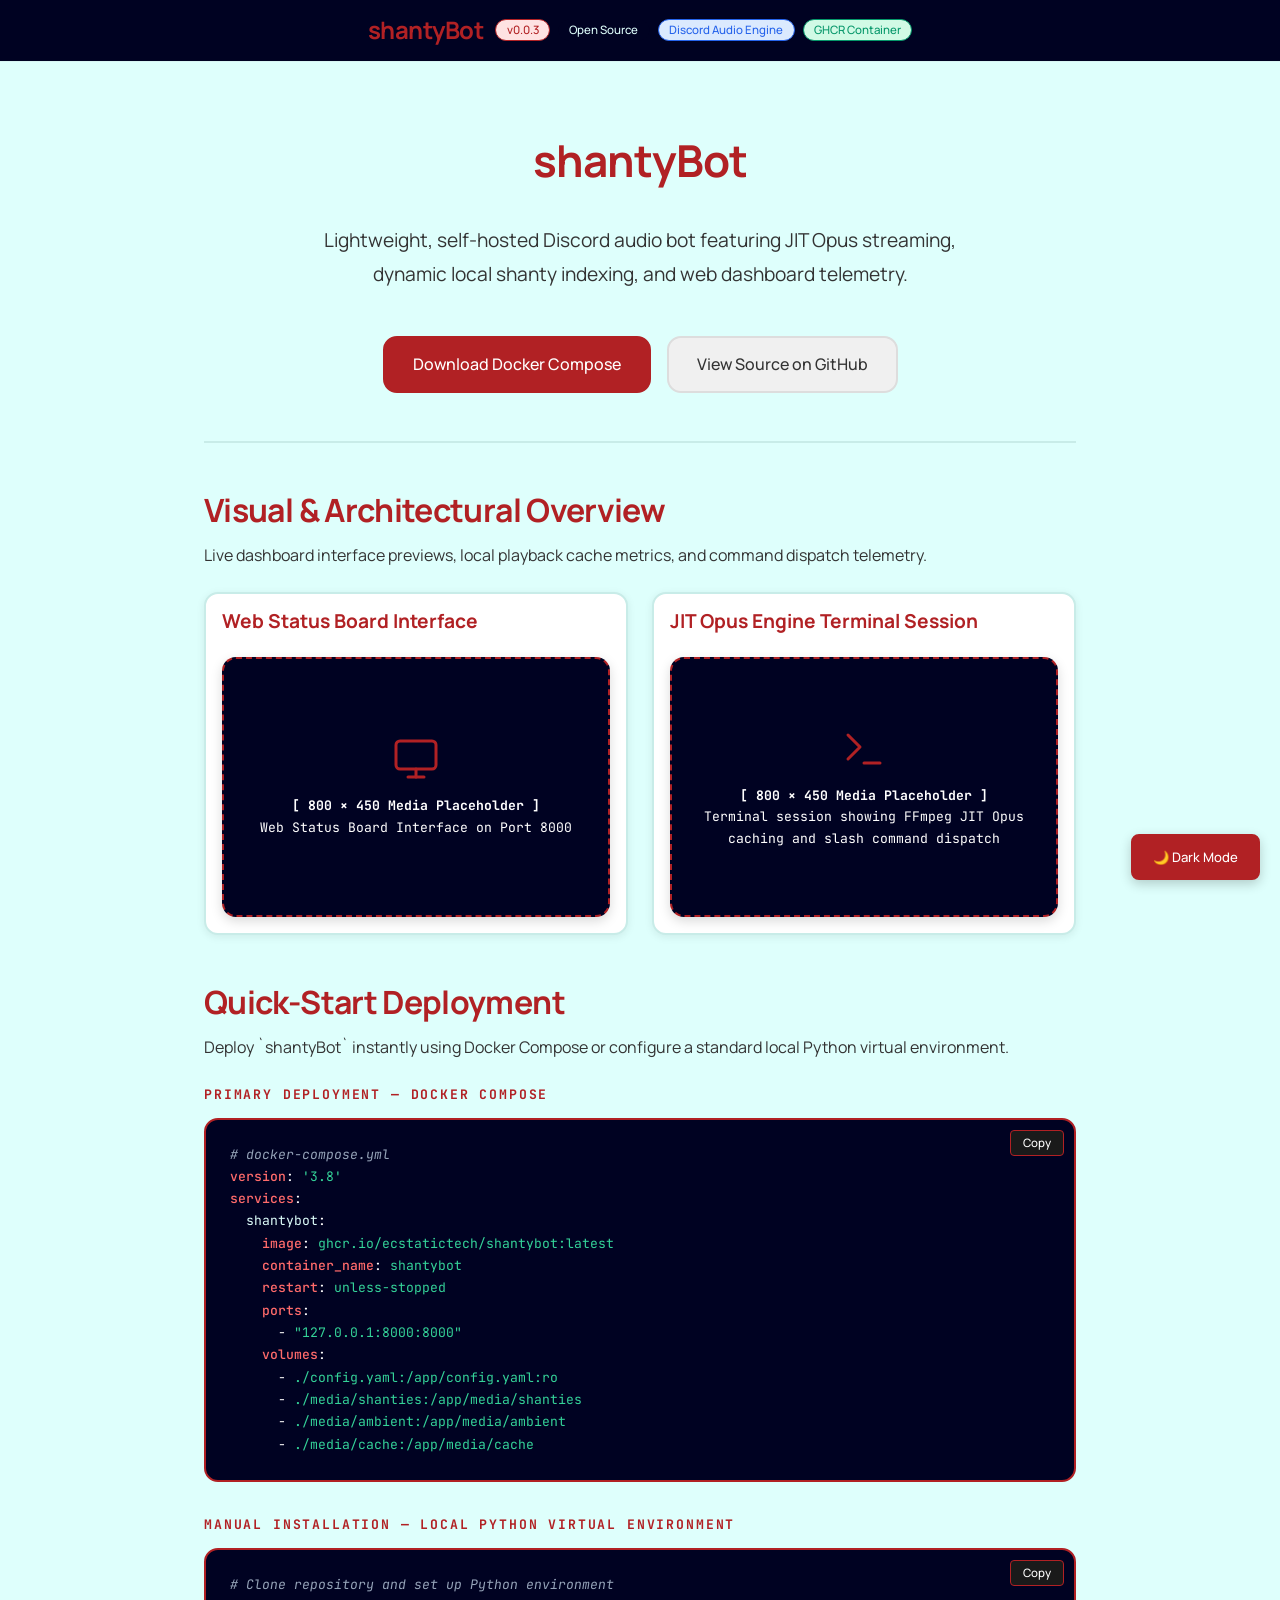
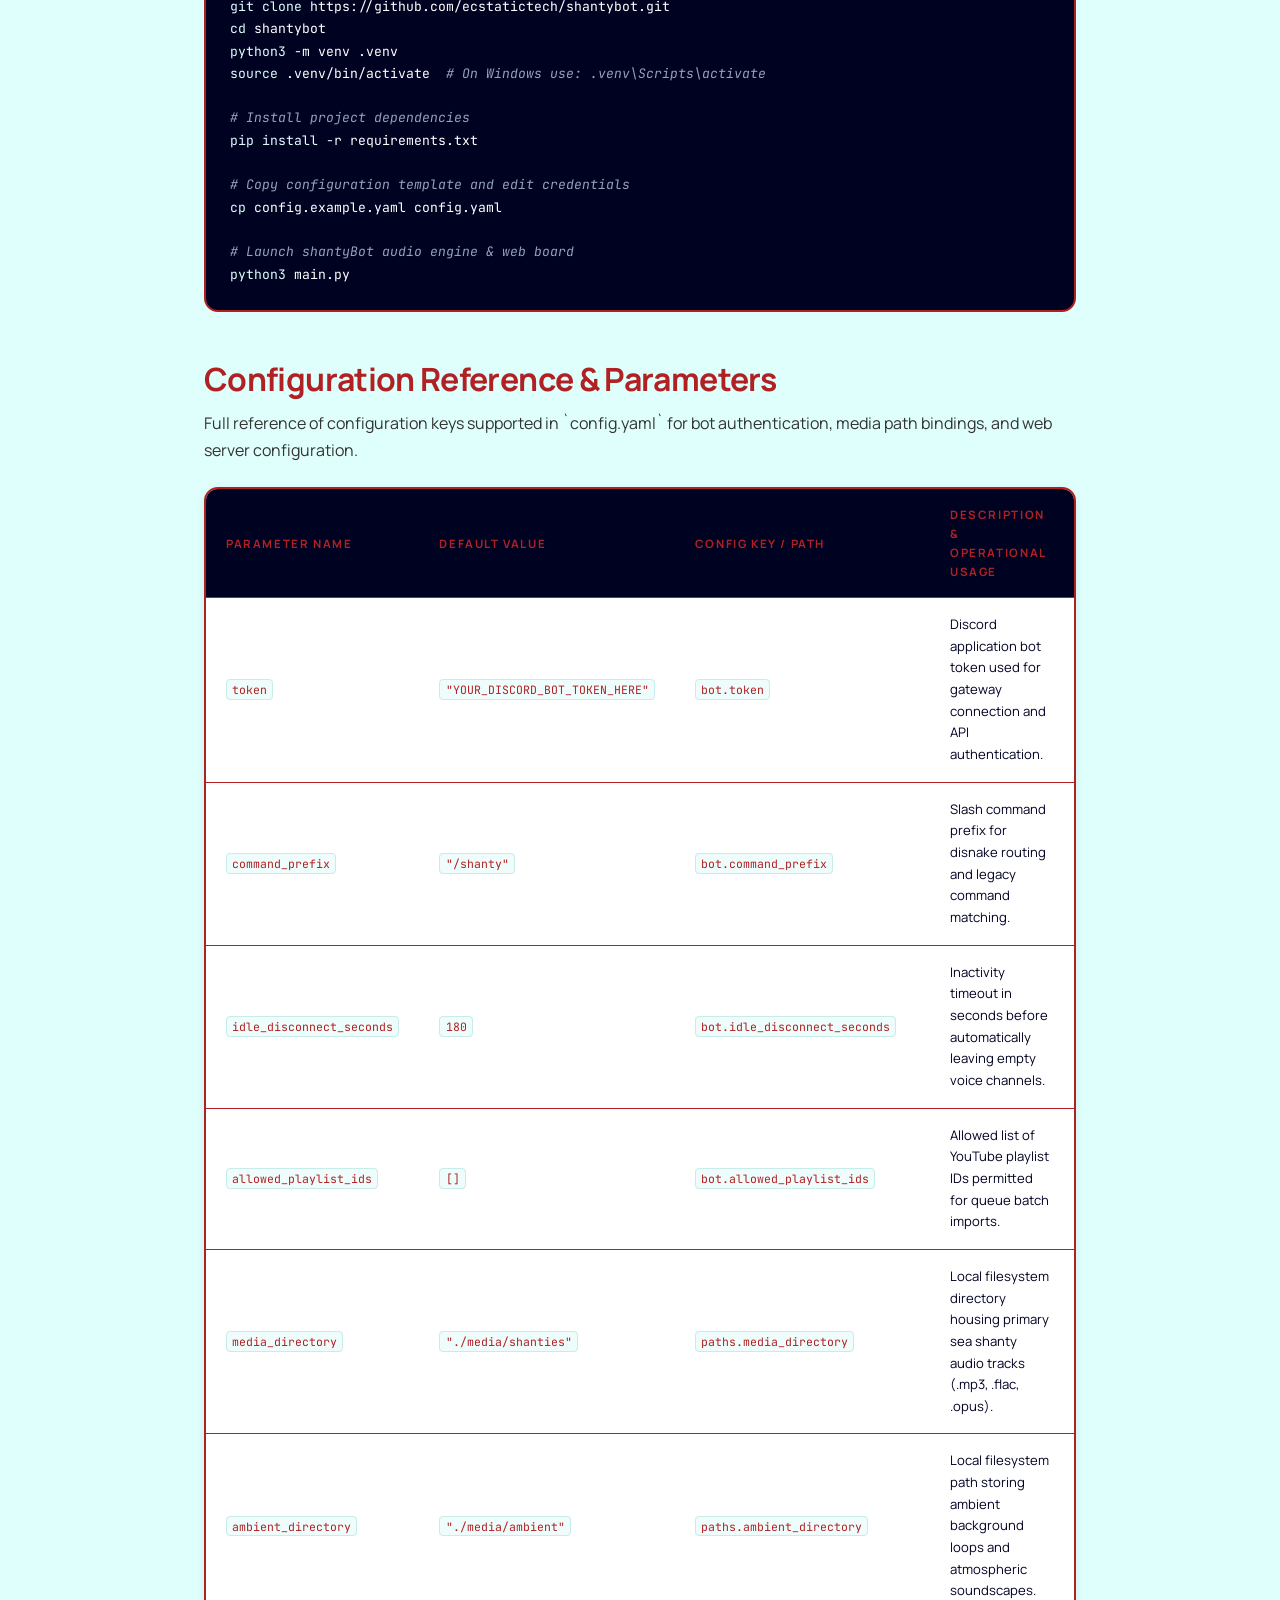
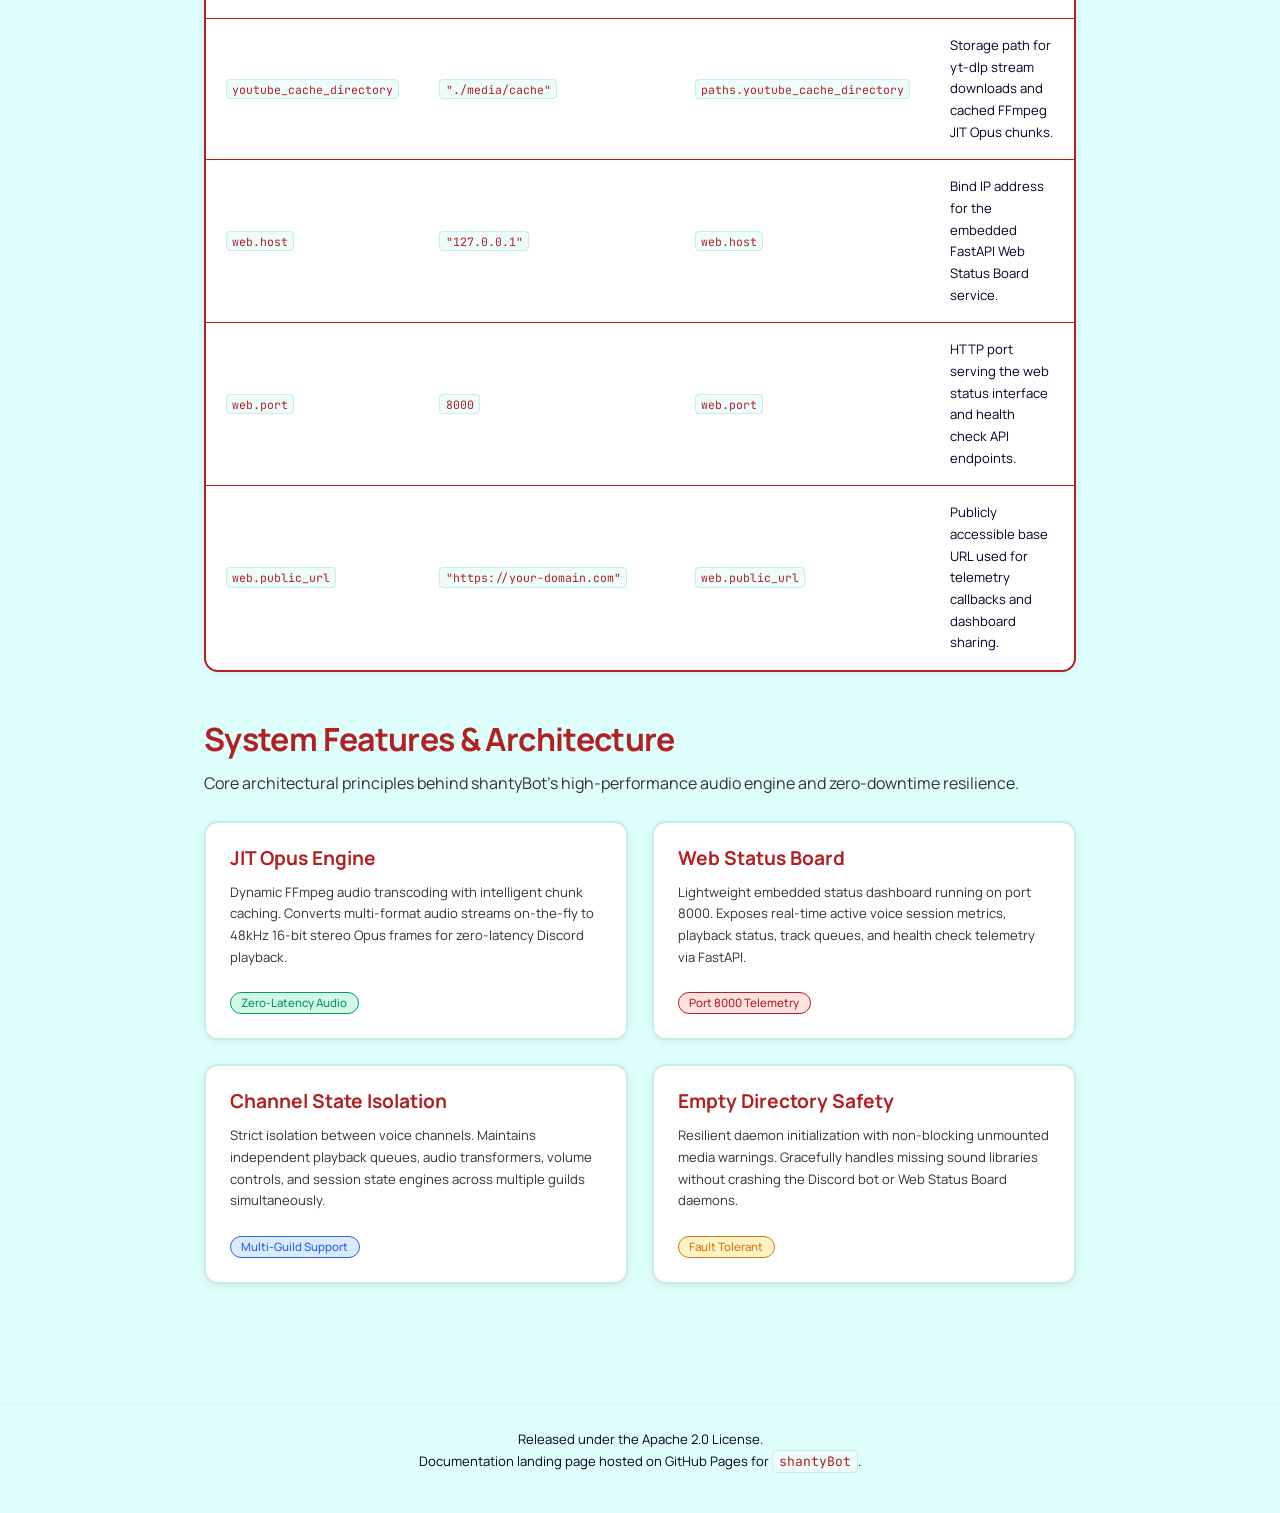
==== commit d9425043: "cut down ehro section" ====
--- a/docs/index.html
+++ b/docs/index.html
@@ -27,12 +27,7 @@
   <main>
     <!-- Section 1: Header & Hero -->
     <section class="hero-section">
-      <div class="hero-badges">
-        <span class="badge badge-primary badge-dot">v0.0.3</span>
-        <span class="badge badge-secondary">Open Source</span>
-        <span class="badge badge-info">Discord Audio Engine</span>
-        <span class="badge badge-success">GHCR Container</span>
-      </div>
+
       <h1 class="hero-title">shantyBot</h1>
       <p class="hero-subtitle">
         Lightweight, self-hosted Discord audio bot featuring JIT Opus streaming, dynamic local shanty indexing, and web dashboard telemetry.
